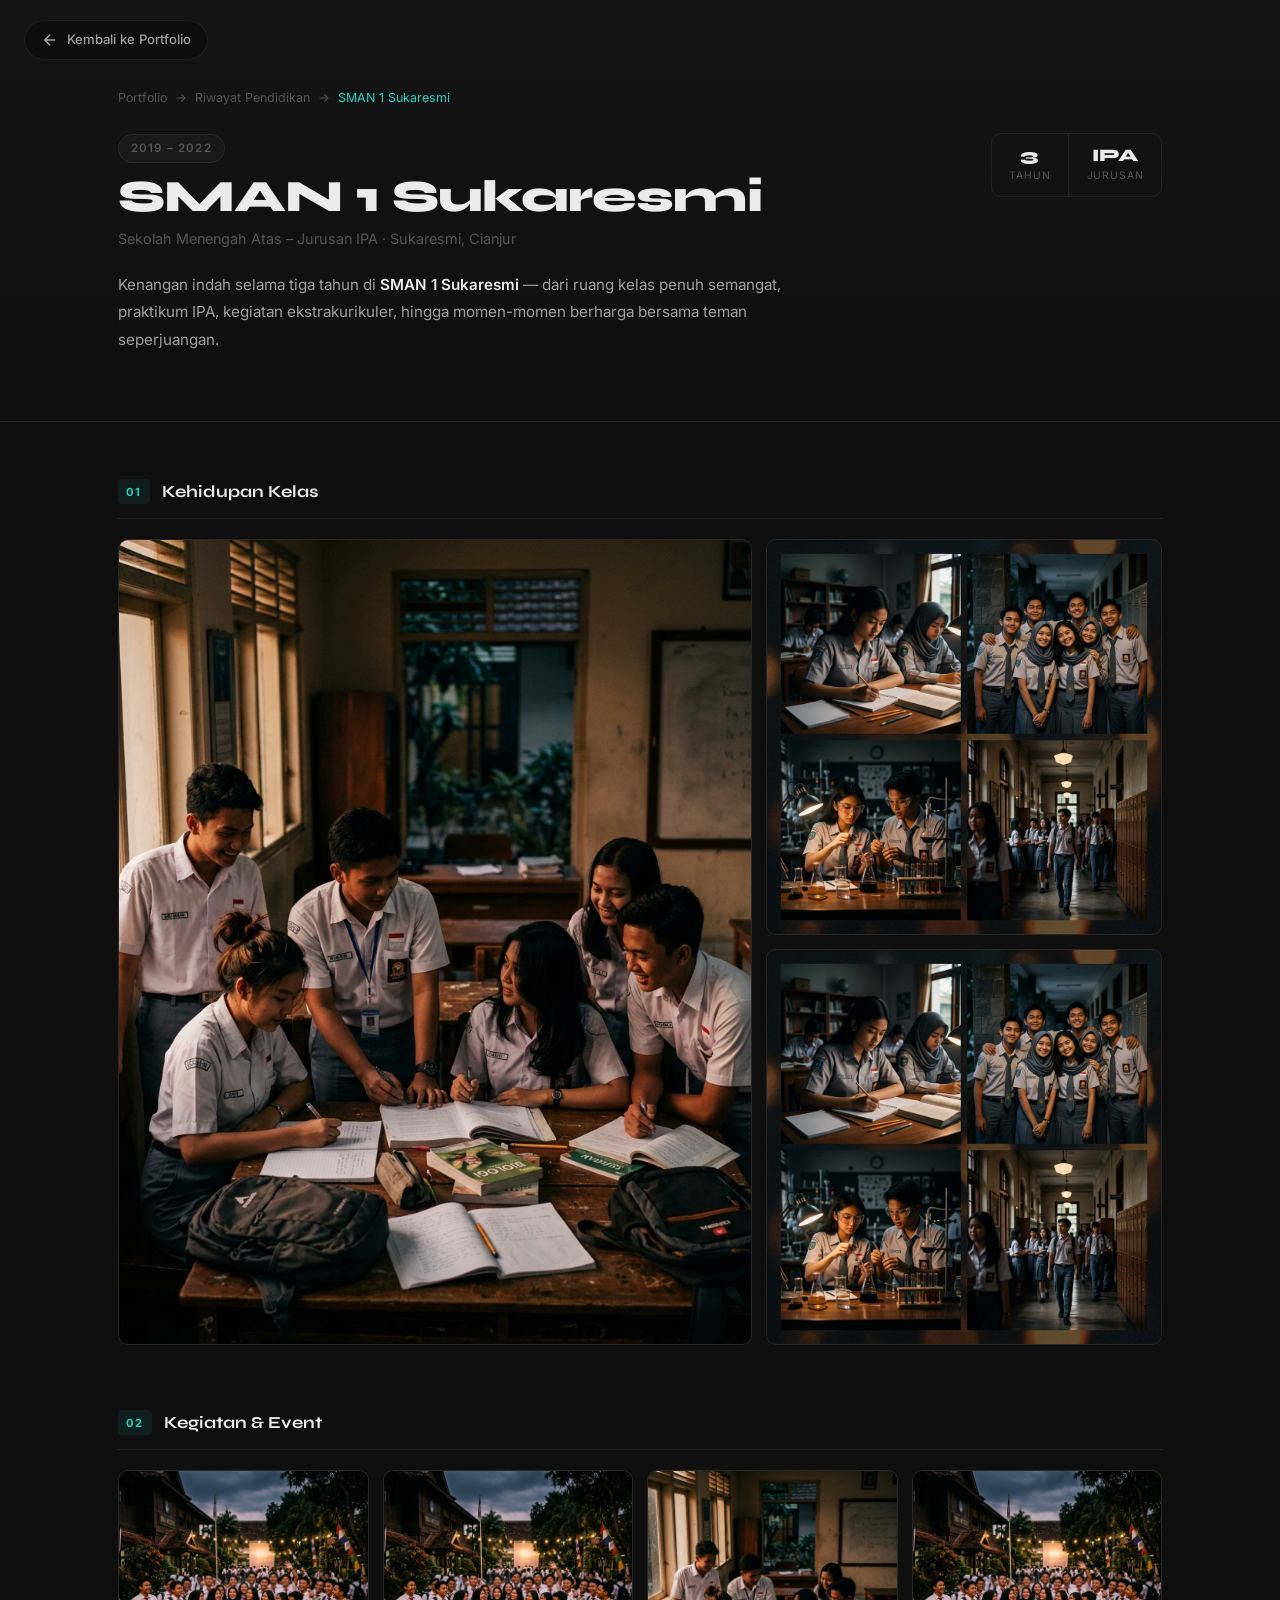
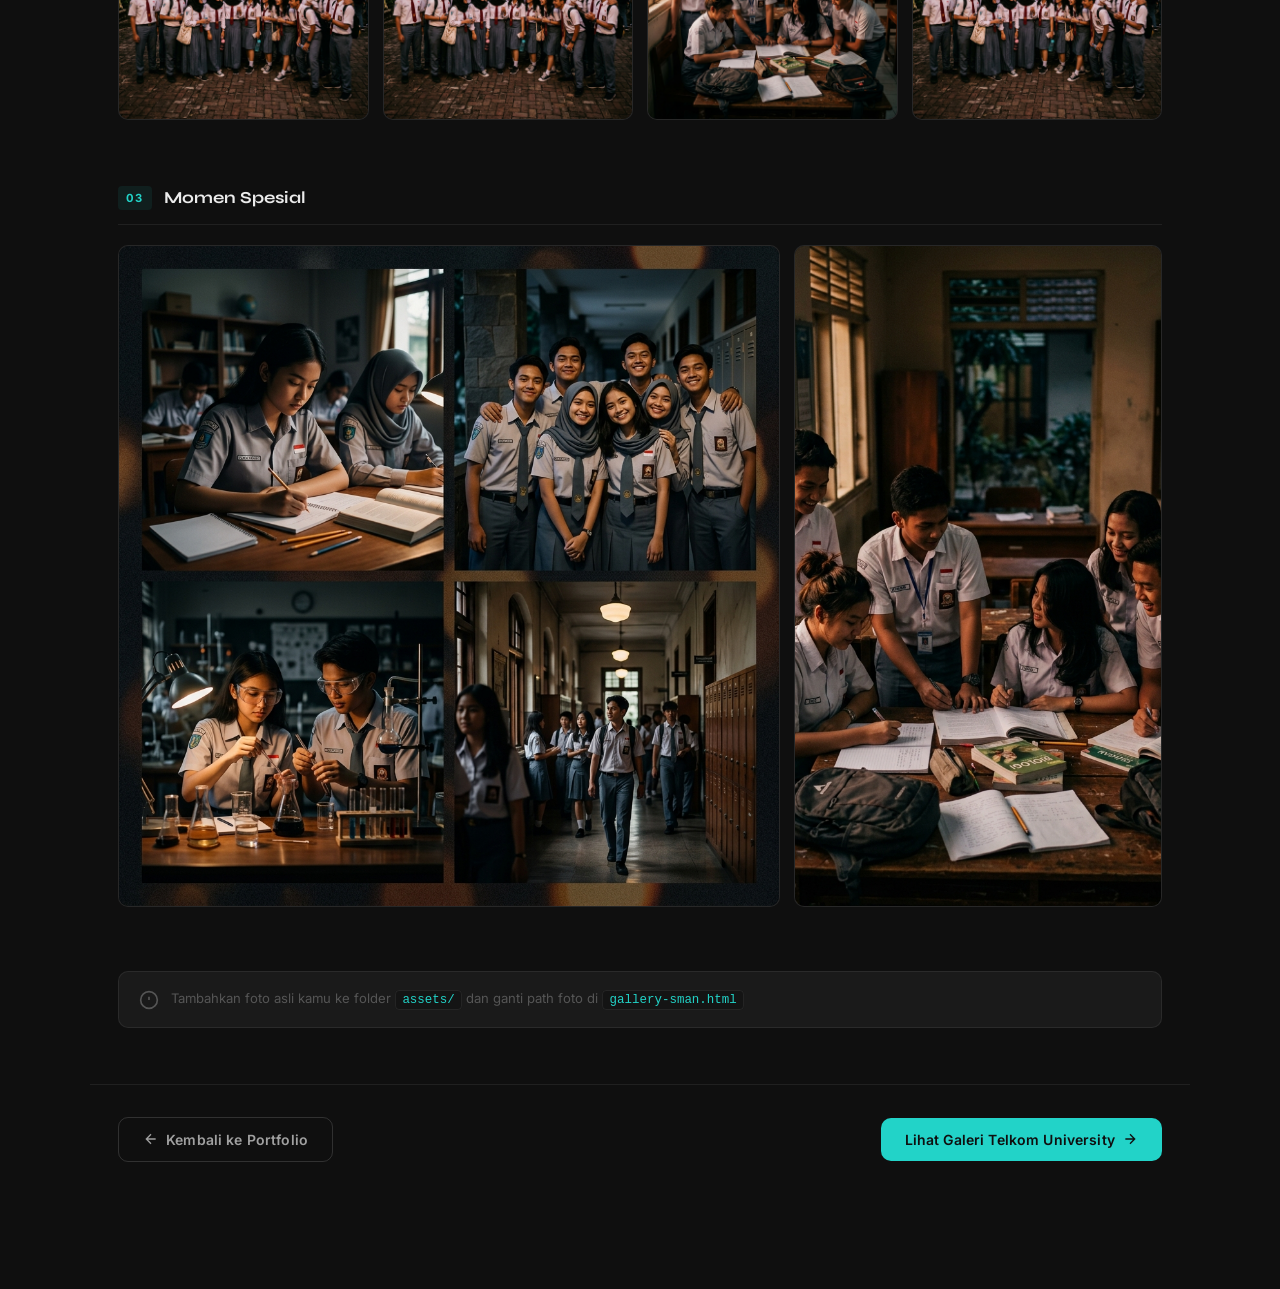
==== Portopolio/gallery-sman.html @ 3a84a794 "Add files via upload" ====
<!DOCTYPE html>
<html lang="id">
<head>
  <meta charset="UTF-8" />
  <meta name="viewport" content="width=device-width, initial-scale=1.0" />
  <title>Galeri SMA – SMAN 1 Sukaresmi | Razel Portfolio</title>
  <meta name="description" content="Kenangan masa SMA di SMAN 1 Sukaresmi – Muhammad Alfa Razel" />
  <link rel="preconnect" href="https://fonts.googleapis.com" />
  <link rel="preconnect" href="https://fonts.gstatic.com" crossorigin />
  <link href="https://fonts.googleapis.com/css2?family=Inter:wght@300;400;500;600;700&family=Syne:wght@700;800&display=swap" rel="stylesheet" />
  <link rel="stylesheet" href="style.css" />
  <link rel="stylesheet" href="gallery.css" />
</head>
<body class="gallery-page">

  <!-- Back Button -->
  <a href="index.html#about" class="gallery-back" id="gallery-back-btn">
    <svg width="18" height="18" viewBox="0 0 24 24" fill="none" stroke="currentColor" stroke-width="2">
      <path d="M19 12H5M12 5l-7 7 7 7"/>
    </svg>
    Kembali ke Portfolio
  </a>

  <!-- Page Header -->
  <header class="gallery-header">
    <div class="gallery-header-inner">
      <div class="gallery-breadcrumb">
        <a href="index.html">Portfolio</a>
        <span>→</span>
        <a href="index.html#about">Riwayat Pendidikan</a>
        <span>→</span>
        <span class="active">SMAN 1 Sukaresmi</span>
      </div>
      <div class="gallery-meta-row">
        <div>
          <span class="gallery-period-badge">2019 – 2022</span>
          <h1 class="gallery-title">SMAN 1 Sukaresmi</h1>
          <p class="gallery-subtitle">Sekolah Menengah Atas – Jurusan IPA · Sukaresmi, Cianjur</p>
        </div>
        <div class="gallery-stats-row">
          <div class="gallery-stat">
            <span class="gs-num">3</span>
            <span class="gs-label">Tahun</span>
          </div>
          <div class="gallery-stat">
            <span class="gs-num">IPA</span>
            <span class="gs-label">Jurusan</span>
          </div>
        </div>
      </div>
      <p class="gallery-desc">
        Kenangan indah selama tiga tahun di <strong>SMAN 1 Sukaresmi</strong> — dari ruang kelas penuh semangat, praktikum IPA, kegiatan ekstrakurikuler, hingga momen-momen berharga bersama teman seperjuangan.
      </p>
    </div>
  </header>

  <!-- Gallery Grid -->
  <main class="gallery-main">
    <div class="gallery-container">

      <!-- Section: Kehidupan Kelas -->
      <section class="gallery-section">
        <div class="gallery-section-label">
          <span class="section-num">01</span>
          <h2>Kehidupan Kelas</h2>
        </div>
        <div class="photo-grid grid-asymmetric">
          <div class="photo-item large" id="photo-sman-1">
            <img src="assets/sman_kelas.png" alt="Suasana belajar di kelas" loading="eager" />
            <div class="photo-caption">Suasana belajar di kelas IPA</div>
          </div>
          <div class="photo-item" id="photo-sman-2">
            <img src="assets/sman_photos.png" alt="Diskusi kelompok" loading="lazy" />
            <div class="photo-caption">Diskusi kelompok pelajaran</div>
          </div>
          <div class="photo-item" id="photo-sman-3">
            <img src="assets/sman_photos.png" alt="Belajar di perpustakaan" loading="lazy" />
            <div class="photo-caption">Belajar di perpustakaan sekolah</div>
          </div>
        </div>
      </section>

      <!-- Section: Kegiatan & Event -->
      <section class="gallery-section">
        <div class="gallery-section-label">
          <span class="section-num">02</span>
          <h2>Kegiatan & Event</h2>
        </div>
        <div class="photo-grid grid-equal">
          <div class="photo-item" id="photo-sman-4">
            <img src="assets/sman_event.png" alt="Event sekolah" loading="lazy" />
            <div class="photo-caption">Event & kegiatan sekolah</div>
          </div>
          <div class="photo-item" id="photo-sman-5">
            <img src="assets/sman_event.png" alt="Upacara bendera" loading="lazy" />
            <div class="photo-caption">Upacara bendera bersama</div>
          </div>
          <div class="photo-item" id="photo-sman-6">
            <img src="assets/sman_kelas.png" alt="Foto bersama teman" loading="lazy" />
            <div class="photo-caption">Foto bersama teman kelas</div>
          </div>
          <div class="photo-item" id="photo-sman-7">
            <img src="assets/sman_event.png" alt="Kegiatan ekstrakurikuler" loading="lazy" />
            <div class="photo-caption">Kegiatan ekstrakurikuler</div>
          </div>
        </div>
      </section>

      <!-- Section: Momen Spesial -->
      <section class="gallery-section">
        <div class="gallery-section-label">
          <span class="section-num">03</span>
          <h2>Momen Spesial</h2>
        </div>
        <div class="photo-grid grid-wide">
          <div class="photo-item wide" id="photo-sman-8">
            <img src="assets/sman_photos.png" alt="Foto wisuda SMA" loading="lazy" />
            <div class="photo-caption">Momen kelulusan & wisuda SMA</div>
          </div>
          <div class="photo-item" id="photo-sman-9">
            <img src="assets/sman_kelas.png" alt="Kenangan terakhir" loading="lazy" />
            <div class="photo-caption">Kenangan kelas terakhir</div>
          </div>
        </div>
      </section>

      <!-- Placeholder Note -->
      <div class="gallery-placeholder-note">
        <svg width="20" height="20" viewBox="0 0 24 24" fill="none" stroke="currentColor" stroke-width="2">
          <circle cx="12" cy="12" r="10"/><line x1="12" y1="8" x2="12" y2="12"/><line x1="12" y1="16" x2="12.01" y2="16"/>
        </svg>
        <p>Tambahkan foto asli kamu ke folder <code>assets/</code> dan ganti path foto di <code>gallery-sman.html</code></p>
      </div>

    </div>
  </main>

  <!-- Footer -->
  <footer class="gallery-footer">
    <a href="index.html#about" class="btn btn-outline" id="gallery-footer-back">
      <svg width="16" height="16" viewBox="0 0 24 24" fill="none" stroke="currentColor" stroke-width="2">
        <path d="M19 12H5M12 5l-7 7 7 7"/>
      </svg>
      Kembali ke Portfolio
    </a>
    <a href="gallery-telkom.html" class="btn btn-primary" id="gallery-next-link">
      Lihat Galeri Telkom University
      <svg width="16" height="16" viewBox="0 0 24 24" fill="none" stroke="currentColor" stroke-width="2">
        <path d="M5 12h14M12 5l7 7-7 7"/>
      </svg>
    </a>
  </footer>

  <!-- Lightbox -->
  <div class="lightbox" id="lightbox" aria-hidden="true">
    <button class="lightbox-close" id="lightbox-close" aria-label="Tutup foto">
      <svg width="20" height="20" viewBox="0 0 24 24" fill="none" stroke="currentColor" stroke-width="2">
        <line x1="18" y1="6" x2="6" y2="18"/><line x1="6" y1="6" x2="18" y2="18"/>
      </svg>
    </button>
    <button class="lightbox-prev" id="lightbox-prev" aria-label="Foto sebelumnya">
      <svg width="22" height="22" viewBox="0 0 24 24" fill="none" stroke="currentColor" stroke-width="2">
        <path d="M15 18l-6-6 6-6"/>
      </svg>
    </button>
    <div class="lightbox-img-wrap">
      <img src="" alt="" id="lightbox-img" />
      <p class="lightbox-caption" id="lightbox-caption"></p>
    </div>
    <button class="lightbox-next" id="lightbox-next" aria-label="Foto berikutnya">
      <svg width="22" height="22" viewBox="0 0 24 24" fill="none" stroke="currentColor" stroke-width="2">
        <path d="M9 18l6-6-6-6"/>
      </svg>
    </button>
    <div class="lightbox-counter" id="lightbox-counter">1 / 9</div>
  </div>

  <script src="gallery.js"></script>
</body>
</html>
---- Portopolio/style.css ----
/* ============================================
   RAZEL PORTFOLIO – style.css (Minimalist Edition)
   Clean · Breathable · Premium Dark
   ============================================ */

/* ── Google Fonts ── */
@import url('https://fonts.googleapis.com/css2?family=Inter:wght@300;400;500;600;700&family=Syne:wght@700;800&display=swap');

/* ====== CSS VARIABLES ====== */
:root {
  /* Backgrounds */
  --bg:       #0f0f0f;
  --bg-2:     #141414;
  --bg-3:     #1a1a1a;
  --bg-card:  #171717;

  /* Typography */
  --text:     #ebebeb;
  --text-2:   #a0a0a0;
  --text-3:   #555555;

  /* Accent — subtle cyan, not aggressive neon */
  --accent:       #22d3c8;
  --accent-soft:  rgba(34, 211, 200, 0.08);
  --accent-mid:   rgba(34, 211, 200, 0.18);
  --accent-glow:  0 0 20px rgba(34, 211, 200, 0.2);

  /* Borders */
  --border:       rgba(255, 255, 255, 0.07);
  --border-hover: rgba(255, 255, 255, 0.14);
  --border-accent: rgba(34, 211, 200, 0.22);

  /* Layout */
  --radius:    10px;
  --radius-lg: 16px;
  --radius-xl: 24px;
  --max-w:     1100px;

  /* Motion */
  --ease: cubic-bezier(0.4, 0, 0.2, 1);
  --t:    0.25s;

  /* Fonts */
  --font-display: 'Syne', sans-serif;
  --font-body:    'Inter', sans-serif;
}

/* ====== RESET ====== */
*, *::before, *::after { box-sizing: border-box; margin: 0; padding: 0; }
html { scroll-behavior: smooth; scroll-padding-top: 72px; }
body {
  font-family: var(--font-body);
  background: var(--bg);
  color: var(--text);
  line-height: 1.65;
  -webkit-font-smoothing: antialiased;
  overflow-x: hidden;
}
img { display: block; max-width: 100%; }
a { text-decoration: none; color: inherit; }
ul { list-style: none; }
button { cursor: pointer; border: none; background: none; font-family: inherit; color: inherit; }

/* ====== CONTAINER ====== */
.container {
  max-width: var(--max-w);
  margin: 0 auto;
  padding: 0 1.75rem;
}

/* ====== ACCENT TEXT ====== */
.neon-text { color: var(--accent); }

/* ====== UTILITY: Subtle divider line ====== */
.divider {
  width: 40px; height: 2px;
  background: var(--accent);
  border-radius: 2px;
  margin: 1rem 0 1.5rem;
}

/* ============================================
   BUTTONS
   ============================================ */
.btn {
  display: inline-flex; align-items: center; gap: 0.45rem;
  padding: 0.65rem 1.5rem;
  border-radius: var(--radius);
  font-size: 0.875rem; font-weight: 600;
  letter-spacing: 0.01em;
  transition: all var(--t) var(--ease);
  position: relative;
}
.btn-primary {
  background: var(--accent);
  color: #0f0f0f;
}
.btn-primary:hover {
  background: #1fc4b9;
  box-shadow: var(--accent-glow);
  transform: translateY(-1px);
}
.btn-outline {
  border: 1px solid var(--border-hover);
  color: var(--text-2);
  background: transparent;
}
.btn-outline:hover {
  border-color: var(--border-accent);
  color: var(--accent);
  background: var(--accent-soft);
}
.btn-full { width: 100%; justify-content: center; }

/* ============================================
   SECTION LAYOUT
   ============================================ */
.section { padding: 7rem 0; }

.section-header { margin-bottom: 3.5rem; }
.section-header.centered { text-align: center; }
.section-header.centered .divider { margin-left: auto; margin-right: auto; }

.section-tag {
  display: inline-block;
  font-size: 0.72rem; font-weight: 600;
  letter-spacing: 0.14em; text-transform: uppercase;
  color: var(--accent);
  margin-bottom: 0.85rem;
}
.section-title {
  font-family: var(--font-display);
  font-size: clamp(1.75rem, 3.5vw, 2.6rem);
  font-weight: 800; line-height: 1.15;
  color: var(--text);
}
.section-subtitle {
  margin-top: 0.85rem;
  font-size: 0.975rem; color: var(--text-2);
  max-width: 500px;
}
.section-header.centered .section-subtitle {
  margin-left: auto; margin-right: auto;
}

/* ============================================
   NAVBAR
   ============================================ */
.navbar {
  position: fixed; top: 0; left: 0; right: 0;
  z-index: 1000;
  padding: 0;
  transition: all var(--t) var(--ease);
}
.navbar.scrolled {
  background: rgba(15, 15, 15, 0.9);
  backdrop-filter: blur(16px) saturate(180%);
  border-bottom: 1px solid var(--border);
}

.nav-container {
  max-width: var(--max-w);
  margin: 0 auto; padding: 0 1.75rem;
  height: 64px;
  display: flex; align-items: center; justify-content: space-between;
}

.nav-logo {
  font-family: var(--font-display);
  font-size: 1.15rem; font-weight: 800;
  color: var(--text); letter-spacing: -0.01em;
}
.logo-bracket { color: var(--accent); }

.nav-links { display: flex; align-items: center; gap: 0.1rem; }

.nav-link {
  padding: 0.4rem 0.85rem;
  border-radius: 8px;
  font-size: 0.875rem; font-weight: 500;
  color: var(--text-2);
  transition: all var(--t) var(--ease);
}
.nav-link:hover { color: var(--text); background: rgba(255,255,255,0.05); }
.nav-link.active { color: var(--text); }

.nav-link-cta {
  margin-left: 0.5rem;
  border: 1px solid var(--border-hover);
  color: var(--text) !important;
  padding: 0.4rem 1rem;
}
.nav-link-cta:hover {
  border-color: var(--accent);
  background: var(--accent-soft);
  color: var(--accent) !important;
}

.hamburger { display: none; flex-direction: column; gap: 5px; padding: 6px; }
.hamburger span {
  display: block; width: 22px; height: 1.5px;
  background: var(--text-2); border-radius: 2px;
  transition: all var(--t) var(--ease);
}
.hamburger.open span:nth-child(1) { transform: translateY(6.5px) rotate(45deg); }
.hamburger.open span:nth-child(2) { opacity: 0; }
.hamburger.open span:nth-child(3) { transform: translateY(-6.5px) rotate(-45deg); }

/* ============================================
   HERO
   ============================================ */
.hero {
  min-height: 100vh;
  display: flex; align-items: center;
  padding: 7rem 1.75rem 5rem;
  position: relative; overflow: hidden;
  max-width: var(--max-w); margin: 0 auto;
  gap: 4rem;
}

/* Subtle grid bg */
.hero::before {
  content: '';
  position: fixed; inset: 0;
  background-image:
    linear-gradient(rgba(255,255,255,0.025) 1px, transparent 1px),
    linear-gradient(90deg, rgba(255,255,255,0.025) 1px, transparent 1px);
  background-size: 60px 60px;
  mask-image: radial-gradient(ellipse 80% 60% at 50% 40%, black 40%, transparent 100%);
  pointer-events: none; z-index: 0;
}

#particle-canvas { display: none; } /* hidden for minimalist style */

.hero-bg-overlay {
  position: fixed; inset: 0;
  background: radial-gradient(ellipse 60% 50% at 60% 40%, rgba(34, 211, 200, 0.04) 0%, transparent 70%);
  pointer-events: none; z-index: 0;
}

.hero-content {
  flex: 1; position: relative; z-index: 1;
  max-width: 580px;
}

.hero-badge {
  display: inline-flex; align-items: center; gap: 0.5rem;
  font-size: 0.775rem; font-weight: 500; letter-spacing: 0.03em;
  color: var(--text-2);
  border: 1px solid var(--border);
  background: var(--bg-3);
  padding: 0.3rem 0.85rem;
  border-radius: 50px;
  margin-bottom: 1.75rem;
  animation: fadeInDown 0.6s var(--ease) both;
}
.badge-dot {
  width: 6px; height: 6px; border-radius: 50%;
  background: var(--accent);
  animation: pulse 2.5s ease infinite;
}
@keyframes pulse {
  0%, 100% { opacity: 1; }
  50% { opacity: 0.4; }
}

.hero-title {
  font-family: var(--font-display);
  font-size: clamp(2.6rem, 6vw, 4.2rem);
  font-weight: 800; line-height: 1.08;
  letter-spacing: -0.02em;
  margin-bottom: 0.65rem;
  animation: fadeInUp 0.7s 0.1s var(--ease) both;
}
.hero-title .neon-text { letter-spacing: -0.01em; }

.hero-subtitle {
  font-size: 1rem; font-weight: 400;
  color: var(--text-2); letter-spacing: 0.01em;
  margin-bottom: 1.5rem;
  animation: fadeInUp 0.7s 0.2s var(--ease) both;
}

.hero-desc {
  font-size: 1rem; color: var(--text-2);
  line-height: 1.75; margin-bottom: 2.25rem;
  animation: fadeInUp 0.7s 0.3s var(--ease) both;
}

.hero-actions {
  display: flex; gap: 0.75rem; flex-wrap: wrap;
  margin-bottom: 3rem;
  animation: fadeInUp 0.7s 0.4s var(--ease) both;
}

.hero-stats {
  display: flex; align-items: center; gap: 0;
  border: 1px solid var(--border);
  border-radius: var(--radius);
  overflow: hidden; width: fit-content;
  animation: fadeInUp 0.7s 0.5s var(--ease) both;
}
.stat-item {
  padding: 0.9rem 1.4rem; text-align: center;
  border-right: 1px solid var(--border);
}
.stat-item:last-child { border-right: none; }
.stat-num {
  display: block;
  font-family: var(--font-display);
  font-size: 1.3rem; font-weight: 800;
  color: var(--text); line-height: 1.2;
}
.stat-label {
  font-size: 0.68rem; color: var(--text-3);
  text-transform: uppercase; letter-spacing: 0.08em;
  display: block; margin-top: 0.1rem;
}
.stat-divider { display: none; }

/* Hero Avatar */
.hero-avatar {
  position: relative; z-index: 1;
  display: flex; align-items: center; justify-content: center;
  flex-shrink: 0;
  animation: fadeIn 1s 0.4s var(--ease) both;
}

.avatar-img {
  width: 300px; height: 300px;
  object-fit: cover; border-radius: 20px;
  position: relative; z-index: 2;
  border: 1px solid var(--border-hover);
  filter: grayscale(15%);
  transition: filter var(--t) var(--ease);
}
.hero-avatar:hover .avatar-img { filter: grayscale(0%); }

.avatar-ring, .ring-2 {
  position: absolute;
  border-radius: 24px;
  border: 1px solid var(--border);
  animation: none;
}
.avatar-ring { width: 330px; height: 330px; }
.ring-2 {
  width: 360px; height: 360px;
  border-style: dashed;
  border-color: rgba(255,255,255,0.04);
}
.avatar-glow {
  position: absolute; z-index: 0;
  width: 260px; height: 260px; border-radius: 50%;
  background: radial-gradient(circle, rgba(34,211,200,0.06) 0%, transparent 70%);
}

/* Scroll indicator */
.scroll-indicator {
  position: absolute; bottom: 2.5rem; left: 50%;
  transform: translateX(-50%);
  display: flex; flex-direction: column; align-items: center; gap: 0.35rem;
  color: var(--text-3); font-size: 0.68rem;
  letter-spacing: 0.1em; text-transform: uppercase;
  animation: fadeIn 1s 1.2s var(--ease) both;
}
.scroll-arrow {
  width: 18px; height: 28px;
  border: 1px solid var(--text-3); border-radius: 9px;
  position: relative;
}
.scroll-arrow::after {
  content: '';
  position: absolute;
  width: 3px; height: 6px;
  background: var(--accent); border-radius: 2px;
  top: 5px; left: 50%; transform: translateX(-50%);
  animation: scrollBounce 2s ease-in-out infinite;
}
@keyframes scrollBounce {
  0%, 100% { transform: translateX(-50%) translateY(0); opacity: 1; }
  65% { transform: translateX(-50%) translateY(9px); opacity: 0; }
}

/* ============================================
   ABOUT
   ============================================ */
.about-section {
  background: var(--bg);
  border-top: 1px solid var(--border);
}

.about-grid {
  display: grid;
  grid-template-columns: 1.1fr 1fr;
  gap: 5rem; align-items: start;
}

.about-text p {
  color: var(--text-2);
  font-size: 0.975rem; margin-bottom: 1rem;
  line-height: 1.8;
}
.about-text strong { color: var(--text); font-weight: 600; }

.about-tags {
  display: flex; flex-wrap: wrap; gap: 0.4rem;
  margin-top: 1.5rem;
}
.tag {
  font-size: 0.78rem; font-weight: 500;
  padding: 0.3rem 0.8rem;
  border-radius: var(--radius);
  border: 1px solid var(--border);
  color: var(--text-2);
  background: var(--bg-3);
  transition: all var(--t) var(--ease);
  letter-spacing: 0.01em;
}
.tag:hover { border-color: var(--border-accent); color: var(--accent); background: var(--accent-soft); }

/* Timeline */
.timeline-label {
  font-size: 0.72rem; text-transform: uppercase;
  letter-spacing: 0.12em; color: var(--text-3);
  margin-bottom: 1.75rem;
}
.timeline-item {
  display: flex; gap: 1rem; align-items: flex-start;
  padding: 1.25rem;
  border: 1px solid var(--border);
  border-radius: var(--radius);
  background: var(--bg-card);
  transition: border-color var(--t) var(--ease);
}
.timeline-item:hover { border-color: var(--border-hover); }
.timeline-item.active { border-color: var(--border-accent); }
.timeline-connector {
  width: 1px; height: 12px;
  background: var(--border); margin: 0 0 0 calc(1rem + 6px);
}

.timeline-dot {
  width: 12px; height: 12px; border-radius: 50%;
  border: 1.5px solid var(--text-3);
  flex-shrink: 0; margin-top: 0.25rem;
  background: var(--bg-card);
}
.active-dot { border-color: var(--accent); background: var(--accent); }

.timeline-year {
  font-size: 0.75rem; font-weight: 600;
  color: var(--accent); letter-spacing: 0.04em;
  display: block; margin-bottom: 0.3rem;
}
.timeline-content h4 {
  font-family: var(--font-display);
  font-size: 0.95rem; font-weight: 700; margin-bottom: 0.2rem;
}
.timeline-content p { font-size: 0.85rem; color: var(--text-2); }
.timeline-badge {
  display: inline-block; margin-top: 0.4rem;
  font-size: 0.68rem; font-weight: 600;
  color: var(--accent); background: var(--accent-soft);
  border: 1px solid var(--border-accent);
  padding: 0.15rem 0.55rem; border-radius: 50px;
  letter-spacing: 0.04em;
}

/* ── Timeline Hint ── */
.timeline-hint {
  font-size: 0.68rem; color: var(--text-3);
  font-weight: 400; letter-spacing: 0.06em;
}

/* ── Clickable Timeline Item ── */
.timeline-clickable {
  width: 100%; text-align: left;
  cursor: pointer;
  background: var(--bg-card);
  border: 1px solid var(--border);
  border-radius: var(--radius);
  position: relative; overflow: hidden;
  transition: border-color var(--t) var(--ease), background var(--t) var(--ease);
  display: flex; align-items: center;
  padding: 1.25rem; /* match timeline-item padding */
  color: inherit;   /* fix anchor color */
  text-decoration: none;
}
.timeline-clickable:hover {
  border-color: var(--border-hover);
  background: var(--bg-3);
}
.timeline-clickable.active {
  border-color: var(--border-accent);
}
.timeline-clickable:hover .timeline-photo-peek { opacity: 1; transform: translateY(0); }
.timeline-clickable:hover .peek-overlay { opacity: 1; }

/* Photo peek thumbnail (bottom right of card) */
.timeline-photo-peek {
  flex-shrink: 0;
  width: 80px; height: 60px;
  border-radius: 6px; overflow: hidden;
  position: relative; margin: auto 1rem auto 0;
  opacity: 0.6;
  transform: translateY(2px);
  transition: opacity var(--t) var(--ease), transform var(--t) var(--ease);
}
.timeline-photo-peek img {
  width: 100%; height: 100%; object-fit: cover;
}
.peek-overlay {
  position: absolute; inset: 0;
  background: rgba(0,0,0,0.55);
  display: flex; align-items: center; justify-content: center;
  gap: 0.3rem;
  font-size: 0.62rem; font-weight: 600; color: var(--text);
  opacity: 0;
  transition: opacity var(--t) var(--ease);
  letter-spacing: 0.04em;
  flex-direction: column;
}

/* ============================================
   EDUCATION PHOTO MODAL
   ============================================ */
.edu-modal-backdrop {
  position: fixed; inset: 0; z-index: 2000;
  background: rgba(0, 0, 0, 0.75);
  backdrop-filter: blur(8px) saturate(120%);
  display: flex; align-items: center; justify-content: center;
  padding: 1.5rem;
  opacity: 0; pointer-events: none;
  transition: opacity 0.3s var(--ease);
}
.edu-modal-backdrop.open {
  opacity: 1; pointer-events: all;
}

.edu-modal {
  background: var(--bg-2);
  border: 1px solid var(--border-hover);
  border-radius: var(--radius-xl);
  width: 100%; max-width: 760px;
  max-height: 88vh; overflow-y: auto;
  padding: 1.75rem;
  transform: translateY(20px) scale(0.97);
  transition: transform 0.35s var(--ease);
  box-shadow: 0 32px 80px rgba(0,0,0,0.6);
}
.edu-modal-backdrop.open .edu-modal {
  transform: translateY(0) scale(1);
}

/* Scroll style */
.edu-modal::-webkit-scrollbar { width: 4px; }
.edu-modal::-webkit-scrollbar-track { background: transparent; }
.edu-modal::-webkit-scrollbar-thumb { background: var(--border-hover); border-radius: 2px; }

.edu-modal-header {
  display: flex; align-items: flex-start; justify-content: space-between;
  margin-bottom: 1.5rem;
}
.edu-modal-period {
  font-size: 0.75rem; font-weight: 600;
  color: var(--accent); letter-spacing: 0.06em;
  text-transform: uppercase; margin-bottom: 0.2rem;
}
.edu-modal-title {
  font-family: var(--font-display);
  font-size: 1.3rem; font-weight: 800; line-height: 1.2;
  color: var(--text);
}

.edu-modal-close {
  width: 36px; height: 36px;
  border-radius: 50%;
  border: 1px solid var(--border);
  color: var(--text-3);
  display: flex; align-items: center; justify-content: center;
  flex-shrink: 0;
  transition: all var(--t) var(--ease);
  background: transparent;
}
.edu-modal-close:hover { border-color: var(--border-hover); color: var(--text); background: var(--bg-3); }

/* Gallery grid inside modal */
.edu-modal-gallery {
  display: grid;
  grid-template-columns: repeat(2, 1fr);
  gap: 0.75rem;
  margin-bottom: 1.25rem;
}

.gallery-photo-item {
  border-radius: var(--radius);
  overflow: hidden;
  aspect-ratio: 4/3;
  cursor: pointer;
  position: relative;
  border: 1px solid var(--border);
  transition: border-color var(--t) var(--ease), transform var(--t) var(--ease);
}
.gallery-photo-item:hover {
  border-color: var(--border-hover);
  transform: scale(1.01);
}
.gallery-photo-item img {
  width: 100%; height: 100%; object-fit: cover;
  display: block;
  transition: transform 0.4s var(--ease);
}
.gallery-photo-item:hover img { transform: scale(1.04); }

/* Full-width featured image */
.gallery-photo-item.featured {
  grid-column: span 2;
  aspect-ratio: 16/7;
}

/* Caption below gallery */
.edu-modal-caption {
  border-top: 1px solid var(--border);
  padding-top: 1rem;
}
#edu-caption-text {
  font-size: 0.85rem; color: var(--text-2); margin-bottom: 0.4rem;
}
.edu-caption-hint {
  font-size: 0.75rem; color: var(--text-3);
}
.edu-caption-hint code {
  font-size: 0.72rem;
  background: var(--bg-3); border: 1px solid var(--border);
  padding: 0.1rem 0.4rem; border-radius: 4px;
  color: var(--accent);
}

/* Lightbox (full screen single photo) */
.edu-lightbox {
  position: fixed; inset: 0; z-index: 3000;
  background: rgba(0,0,0,0.92);
  display: flex; align-items: center; justify-content: center;
  padding: 2rem;
  opacity: 0; pointer-events: none;
  transition: opacity 0.25s var(--ease);
}
.edu-lightbox.open { opacity: 1; pointer-events: all; }
.edu-lightbox img {
  max-width: 100%; max-height: 88vh;
  object-fit: contain;
  border-radius: var(--radius);
  box-shadow: 0 24px 80px rgba(0,0,0,0.8);
}
.edu-lightbox-close {
  position: fixed; top: 1.5rem; right: 1.5rem;
  width: 40px; height: 40px; border-radius: 50%;
  background: rgba(255,255,255,0.1); border: 1px solid rgba(255,255,255,0.15);
  color: #fff;
  display: flex; align-items: center; justify-content: center;
  font-size: 1.1rem; cursor: pointer;
  transition: background var(--t) var(--ease);
}
.edu-lightbox-close:hover { background: rgba(255,255,255,0.2); }

/* ============================================
   SKILLS
   ============================================ */
.skills-section {
  background: var(--bg-2);
  border-top: 1px solid var(--border);
}

.skills-grid {
  display: grid;
  grid-template-columns: repeat(auto-fill, minmax(220px, 1fr));
  gap: 1px;
  border: 1px solid var(--border);
  border-radius: var(--radius-lg);
  overflow: hidden;
  background: var(--border);
}

.skill-card {
  background: var(--bg-card);
  padding: 1.75rem;
  transition: background var(--t) var(--ease);
  position: relative;
}
.skill-card:hover { background: var(--bg-3); }

/* No top-line effect, just clean on hover */
.skill-icon {
  width: 38px; height: 38px;
  color: var(--text-3);
  margin-bottom: 1rem;
  transition: color var(--t) var(--ease);
}
.skill-card:hover .skill-icon { color: var(--accent); }

.skill-card h3 {
  font-size: 0.9rem; font-weight: 600;
  margin-bottom: 0.4rem; color: var(--text);
}
.skill-card p {
  font-size: 0.8rem; color: var(--text-3);
  line-height: 1.6; margin-bottom: 1.25rem;
}

.skill-bar {
  height: 2px; background: var(--border); border-radius: 2px; overflow: hidden;
}
.skill-fill {
  height: 100%; width: 0;
  background: var(--accent);
  border-radius: 2px;
  transition: width 1s cubic-bezier(0.4, 0, 0.2, 1) 0.2s;
  opacity: 0.7;
}
.skill-fill.animated { width: var(--w); }

/* ============================================
   PROJECTS
   ============================================ */
.projects-section {
  background: var(--bg);
  border-top: 1px solid var(--border);
}

.project-filters {
  display: flex; gap: 0.4rem; flex-wrap: wrap;
  margin-bottom: 2.5rem;
}

.filter-btn {
  padding: 0.4rem 1rem;
  border-radius: var(--radius);
  font-size: 0.825rem; font-weight: 500;
  color: var(--text-3); border: 1px solid transparent;
  background: transparent;
  transition: all var(--t) var(--ease);
  font-family: var(--font-body);
}
.filter-btn:hover { color: var(--text-2); border-color: var(--border); }
.filter-btn.active {
  color: var(--text);
  border-color: var(--border-hover);
  background: var(--bg-3);
}

.projects-grid {
  display: grid;
  grid-template-columns: repeat(auto-fill, minmax(300px, 1fr));
  gap: 1.25rem;
}

.project-card {
  background: var(--bg-card);
  border: 1px solid var(--border);
  border-radius: var(--radius-lg);
  overflow: hidden;
  transition: border-color var(--t) var(--ease), transform var(--t) var(--ease), box-shadow var(--t) var(--ease);
}
.project-card:hover {
  border-color: var(--border-hover);
  transform: translateY(-3px);
  box-shadow: 0 12px 40px rgba(0,0,0,0.4);
}
.project-card.featured { border-color: rgba(34,211,200,0.15); }
.project-card.hidden { display: none; }

/* Project visual */
.project-visual { height: 160px; position: relative; overflow: hidden; }
.project-visual-1 { background: #0d1612; }
.project-visual-2 { background: #0d1018; }
.project-visual-3 { background: #131008; }
.project-visual-4 { background: #120d18; }

.project-mock { width: 78%; margin: 0 auto; padding-top: 1.5rem; }
.mock-screen {
  background: rgba(255,255,255,0.03);
  border: 1px solid rgba(255,255,255,0.06);
  border-radius: 6px; overflow: hidden; padding: 0.5rem;
}
.mock-bar { height: 5px; background: rgba(255,255,255,0.06); border-radius: 3px; margin-bottom: 0.4rem; }
.mock-content { display: flex; flex-direction: column; gap: 0.35rem; }
.mock-elem { height: 5px; background: rgba(255,255,255,0.06); border-radius: 2px; }
.mock-elem.accent { background: rgba(34, 211, 200, 0.2); height: 10px; }
.mock-elem.soft { background: rgba(150, 80, 220, 0.2); }
.mock-elem.w-60 { width: 60%; }
.mock-elem.w-70 { width: 70%; }
.mock-elem.w-80 { width: 80%; }
.mock-elem.w-full { width: 100%; }
.mock-elem.h-3 { height: 5px; }
.mock-elem.h-4 { height: 8px; }
.mock-elem.h-6 { height: 12px; }
.mock-elem.h-8 { height: 16px; }
.mock-elem.mt-2 { margin-top: 3px; }
.mock-row { display: flex; gap: 0.3rem; }
.mock-card-sm { height: 36px; flex: 1; background: rgba(255,255,255,0.04); border-radius: 3px; }
.mock-card-sm.soft { background: rgba(150,80,220,0.1); }
.mock-feed { display: flex; flex-direction: column; gap: 0.35rem; margin-top: 3px; }
.mock-post { height: 18px; background: rgba(34,211,200,0.08); border-radius: 3px; }
.mock-post.dim { background: rgba(255,255,255,0.04); }
.mock-balance { height: 24px; background: rgba(255,165,0,0.12); border-radius: 3px; margin-bottom: 3px; }
.mock-tx { height: 14px; flex: 1; background: rgba(255,255,255,0.05); border-radius: 3px; }
.mock-chart { height: 28px; background: rgba(255,165,0,0.07); border-radius: 3px; border-bottom: 1.5px solid rgba(255,165,0,0.3); margin-top: 3px; }

.project-info { padding: 1.25rem; }

.project-tags-row { display: flex; gap: 0.35rem; flex-wrap: wrap; margin-bottom: 0.65rem; }

.proj-tag {
  font-size: 0.67rem; font-weight: 600;
  padding: 0.18rem 0.55rem;
  border-radius: 50px;
  letter-spacing: 0.04em; text-transform: uppercase;
}
.tag-uiux    { background: var(--accent-soft); color: var(--accent); }
.tag-frontend { background: rgba(57,255,20,0.06); color: #4ade80; }
.tag-collab  { background: rgba(168,85,247,0.08); color: #c084fc; }
.tag-featured { background: rgba(251,191,36,0.08); color: #fbbf24; }

.project-title {
  font-family: var(--font-display);
  font-size: 1.1rem; font-weight: 700;
  margin-bottom: 0.45rem; color: var(--text);
  letter-spacing: -0.01em;
}
.project-desc {
  font-size: 0.83rem; color: var(--text-2);
  line-height: 1.65; margin-bottom: 1rem;
}

.project-meta {
  display: flex; flex-direction: column; gap: 0.25rem;
  padding-top: 0.75rem; border-top: 1px solid var(--border);
  margin-bottom: 0.75rem;
}
.meta-item {
  display: flex; align-items: center; gap: 0.4rem;
  font-size: 0.75rem; color: var(--text-3);
}

/* ── Project Action Links ── */
.project-links {
  display: flex; gap: 0.5rem; flex-wrap: wrap;
}

.proj-link {
  display: inline-flex; align-items: center; gap: 0.4rem;
  font-size: 0.75rem; font-weight: 600;
  padding: 0.38rem 0.85rem;
  border-radius: var(--radius);
  border: 1px solid var(--border);
  transition: all var(--t) var(--ease);
  letter-spacing: 0.02em;
  text-decoration: none;
}
.proj-link:hover { transform: translateY(-1px); }

/* Figma – purple accent */
.proj-link-figma {
  color: #a78bfa;
  background: rgba(167, 139, 250, 0.06);
  border-color: rgba(167, 139, 250, 0.18);
}
.proj-link-figma:hover {
  background: rgba(167, 139, 250, 0.12);
  border-color: rgba(167, 139, 250, 0.35);
  box-shadow: 0 4px 14px rgba(167, 139, 250, 0.12);
}

/* GitHub – white/grey */
.proj-link-github {
  color: var(--text-2);
  background: var(--bg-3);
  border-color: var(--border-hover);
}
.proj-link-github:hover {
  color: var(--text);
  background: rgba(255,255,255,0.08);
  border-color: rgba(255,255,255,0.2);
  box-shadow: 0 4px 14px rgba(0,0,0,0.2);
}


/* ============================================
   CREATIVE
   ============================================ */
.creative-section {
  background: var(--bg-2);
  border-top: 1px solid var(--border);
}

.creative-tabs { display: flex; gap: 0.4rem; margin-bottom: 2.5rem; }

.tab-btn {
  display: inline-flex; align-items: center; gap: 0.4rem;
  padding: 0.5rem 1.1rem; border-radius: var(--radius);
  font-size: 0.85rem; font-weight: 500;
  color: var(--text-3); border: 1px solid var(--border);
  background: transparent; transition: all var(--t) var(--ease);
  font-family: var(--font-body);
}
.tab-btn:hover { color: var(--text-2); border-color: var(--border-hover); }
.tab-btn.active {
  color: var(--text); border-color: var(--border-hover);
  background: var(--bg-3);
}

.tab-content { display: none; }
.tab-content.active { display: block; animation: fadeIn 0.35s var(--ease); }

.creative-grid { display: grid; grid-template-columns: repeat(auto-fill, minmax(260px, 1fr)); gap: 1.25rem; }
.graphic-grid { grid-template-columns: repeat(auto-fill, minmax(220px, 1fr)); }

.creative-card {
  background: var(--bg-card);
  border: 1px solid var(--border); border-radius: var(--radius-lg); overflow: hidden;
  transition: border-color var(--t) var(--ease), transform var(--t) var(--ease);
}
.creative-card:hover { border-color: var(--border-hover); transform: translateY(-2px); }

.video-thumb { height: 165px; position: relative; cursor: pointer; overflow: hidden; }
.video-placeholder {
  width: 100%; height: 100%;
  background: var(--bg-3);
  display: flex; flex-direction: column; align-items: center; justify-content: center;
  gap: 0.65rem; color: var(--text-3); font-size: 0.8rem; text-align: center; padding: 1rem;
}
.video-placeholder.alt { background: #161218; }
.video-placeholder svg { color: var(--text-3); opacity: 0.6; }

.video-overlay {
  position: absolute; inset: 0;
  background: rgba(34,211,200,0.06);
  display: flex; align-items: center; justify-content: center;
  opacity: 0; transition: opacity var(--t) var(--ease); backdrop-filter: blur(2px);
}
.video-thumb:hover .video-overlay { opacity: 1; }
.play-btn-icon {
  background: var(--text); color: var(--bg);
  font-weight: 600; font-size: 0.82rem;
  padding: 0.45rem 1.1rem; border-radius: var(--radius);
}

.graphic-card {
  background: var(--bg-card); border: 1px solid var(--border);
  border-radius: var(--radius-lg); overflow: hidden;
  transition: border-color var(--t) var(--ease), transform var(--t) var(--ease);
}
.graphic-card:hover { border-color: var(--border-hover); transform: translateY(-2px); }

.graphic-thumb { height: 150px; position: relative; overflow: hidden; }
.hmit-thumb      { background: linear-gradient(135deg, #0b1828 0%, #132040 100%); }
.cianjuran-thumb { background: linear-gradient(135deg, #0d1a10 0%, #142518 100%); }
.binadesa-thumb  { background: linear-gradient(135deg, #1a1208 0%, #261808 100%); }

.graphic-label-overlay {
  position: absolute; bottom: 0; left: 0; right: 0;
  padding: 0.5rem 0.75rem;
  background: linear-gradient(0deg, rgba(0,0,0,0.6) 0%, transparent 100%);
  font-size: 0.75rem; font-weight: 500; color: rgba(255,255,255,0.6);
}

.creative-card-info { padding: 0.9rem 1.1rem; }
.creative-card-info h4 { font-size: 0.88rem; font-weight: 600; margin-bottom: 0.15rem; }
.creative-card-info p { font-size: 0.77rem; color: var(--text-3); }

/* ============================================
   LEADERSHIP
   ============================================ */
.leadership-section {
  background: var(--bg);
  border-top: 1px solid var(--border);
}

.leadership-slider { position: relative; overflow: hidden; }

.slider-track {
  display: flex; gap: 1.25rem;
  transition: transform 0.45s var(--ease);
}

.leader-card {
  background: var(--bg-card); border: 1px solid var(--border);
  border-radius: var(--radius-lg); padding: 1.75rem;
  min-width: calc(33.333% - 0.85rem);
  flex-shrink: 0;
  transition: border-color var(--t) var(--ease);
}
.leader-card:hover { border-color: var(--border-hover); }

.leader-card-header {
  display: flex; justify-content: space-between; align-items: flex-start;
  margin-bottom: 1.1rem;
}

.leader-icon {
  width: 44px; height: 44px; border-radius: var(--radius);
  display: flex; align-items: center; justify-content: center;
}
.hmit-icon      { background: var(--accent-soft); color: var(--accent); }
.cianjuran-icon { background: rgba(57,255,20,0.07); color: #4ade80; }
.pramuka-icon   { background: rgba(245, 158, 11, 0.08); color: #f59e0b; }
.pelita-icon    { background: rgba(139, 92, 246, 0.08); color: #a78bfa; }
.cci-icon       { background: rgba(244, 63, 94, 0.08); color: #fb7185; }
.multimedia-icon { background: rgba(239, 68, 68, 0.08); color: #f87171; }
.fun-icon       { background: rgba(251, 191, 36, 0.07); color: #fbbf24; }

.leader-year {
  font-size: 0.72rem; font-weight: 600;
  color: var(--text-3); background: var(--bg-3);
  border: 1px solid var(--border);
  padding: 0.18rem 0.65rem; border-radius: 50px;
  letter-spacing: 0.04em;
}

.leader-card h4 {
  font-family: var(--font-display);
  font-size: 1rem; font-weight: 700; margin-bottom: 0.2rem;
}
.leader-org { font-size: 0.8rem; color: var(--accent); margin-bottom: 0.6rem; font-weight: 500; }
.leader-desc { font-size: 0.83rem; color: var(--text-2); line-height: 1.65; margin-bottom: 1rem; }

.leader-tags { display: flex; flex-wrap: wrap; gap: 0.35rem; }
.leader-tags span {
  font-size: 0.7rem; font-weight: 500;
  padding: 0.18rem 0.55rem; border-radius: 50px;
  background: var(--bg-3); border: 1px solid var(--border);
  color: var(--text-3);
}

.slider-controls {
  display: flex; align-items: center; justify-content: center; gap: 1rem;
  margin-top: 2rem;
}
.slider-btn {
  width: 36px; height: 36px; border-radius: 50%;
  border: 1px solid var(--border); color: var(--text-3);
  display: flex; align-items: center; justify-content: center;
  font-size: 1rem; transition: all var(--t) var(--ease); background: transparent;
}
.slider-btn:hover { border-color: var(--border-hover); color: var(--text); }

.slider-dots { display: flex; gap: 0.45rem; align-items: center; }
.dot {
  width: 6px; height: 6px; border-radius: 50%;
  background: var(--text-3); cursor: pointer;
  transition: all var(--t) var(--ease);
}
.dot.active { background: var(--text-2); width: 20px; border-radius: 3px; }

/* ============================================
   CONTACT
   ============================================ */
.contact-section {
  background: var(--bg-2);
  border-top: 1px solid var(--border);
}

.contact-grid {
  display: grid; grid-template-columns: 1fr 1.3fr;
  gap: 3rem; align-items: start;
}

.contact-links { display: flex; flex-direction: column; gap: 0.75rem; }

.contact-link-card {
  display: flex; align-items: center; gap: 1rem;
  background: var(--bg-card); border: 1px solid var(--border);
  border-radius: var(--radius); padding: 1rem 1.1rem;
  transition: all var(--t) var(--ease); cursor: pointer;
}
.contact-link-card:hover { border-color: var(--border-hover); background: var(--bg-3); }

.contact-link-icon {
  width: 42px; height: 42px; border-radius: var(--radius);
  display: flex; align-items: center; justify-content: center; flex-shrink: 0;
}
.whatsapp-icon { background: rgba(37,211,102,0.08); color: #4ade80; }
.email-icon    { background: var(--accent-soft); color: var(--accent); }
.linkedin-icon { background: rgba(59,130,246,0.08); color: #60a5fa; }

.contact-link-card > div:nth-child(2) { flex: 1; }
.contact-link-label {
  display: block; font-size: 0.7rem; color: var(--text-3);
  text-transform: uppercase; letter-spacing: 0.08em; margin-bottom: 0.1rem;
}
.contact-link-val { display: block; font-size: 0.875rem; font-weight: 500; color: var(--text); }
.contact-arrow { color: var(--text-3); flex-shrink: 0; transition: all var(--t) var(--ease); }
.contact-link-card:hover .contact-arrow { color: var(--text-2); transform: translateX(2px); }

/* Form */
.contact-form {
  background: var(--bg-card); border: 1px solid var(--border);
  border-radius: var(--radius-lg); padding: 1.75rem;
}
.form-group { margin-bottom: 1.1rem; }
.form-group label {
  display: block; font-size: 0.78rem; font-weight: 500;
  color: var(--text-3); margin-bottom: 0.4rem; letter-spacing: 0.01em;
}
.form-group input,
.form-group textarea {
  width: 100%; background: var(--bg-2); border: 1px solid var(--border);
  border-radius: var(--radius); padding: 0.7rem 0.9rem;
  color: var(--text); font-family: var(--font-body); font-size: 0.875rem;
  transition: all var(--t) var(--ease); outline: none; resize: none;
}
.form-group input:focus,
.form-group textarea:focus {
  border-color: var(--border-accent);
  background: var(--bg-3);
  box-shadow: 0 0 0 3px rgba(34,211,200,0.06);
}
.form-group input::placeholder,
.form-group textarea::placeholder { color: var(--text-3); }

/* ============================================
   FOOTER
   ============================================ */
.footer {
  background: var(--bg);
  border-top: 1px solid var(--border);
  padding: 1.75rem 0;
}
.footer-inner {
  display: flex; align-items: center; justify-content: space-between;
  flex-wrap: wrap; gap: 1rem;
}
.footer-brand { font-family: var(--font-display); font-size: 1rem; font-weight: 800; }
.footer-copy { font-size: 0.8rem; color: var(--text-3); }
.footer-links { display: flex; gap: 1.5rem; font-size: 0.82rem; color: var(--text-3); }
.footer-links a:hover { color: var(--text-2); }

/* ============================================
   BACK TO TOP
   ============================================ */
.back-to-top {
  position: fixed; bottom: 2rem; right: 2rem;
  width: 40px; height: 40px; border-radius: 50%;
  background: var(--bg-3); border: 1px solid var(--border-hover);
  color: var(--text-2);
  display: flex; align-items: center; justify-content: center;
  opacity: 0; transform: translateY(12px);
  transition: all var(--t) var(--ease);
  z-index: 999; pointer-events: none;
}
.back-to-top.visible { opacity: 1; transform: translateY(0); pointer-events: auto; }
.back-to-top:hover { background: var(--bg-card); border-color: var(--accent); color: var(--accent); }

/* ============================================
   ANIMATIONS
   ============================================ */
@keyframes fadeIn { from { opacity: 0; } to { opacity: 1; } }
@keyframes fadeInUp { from { opacity: 0; transform: translateY(20px); } to { opacity: 1; transform: translateY(0); } }
@keyframes fadeInDown { from { opacity: 0; transform: translateY(-10px); } to { opacity: 1; transform: translateY(0); } }

.reveal { opacity: 0; transform: translateY(24px); transition: opacity 0.6s var(--ease), transform 0.6s var(--ease); }
.reveal.visible { opacity: 1; transform: translateY(0); }

/* ============================================
   RESPONSIVE
   ============================================ */
@media (max-width: 900px) {
  .hero {
    flex-direction: column-reverse;
    text-align: center; padding: 8rem 1.5rem 4rem;
    gap: 2.5rem;
  }
  .hero-content { max-width: 100%; }
  .hero-actions { justify-content: center; }
  .hero-stats { width: 100%; justify-content: center; border-radius: var(--radius); }
  .hero-avatar { justify-content: center; }
  .avatar-img { width: 220px; height: 220px; }
  .avatar-ring { width: 248px; height: 248px; }
  .ring-2 { width: 272px; height: 272px; }
  .about-grid { grid-template-columns: 1fr; gap: 2.5rem; }
  .contact-grid { grid-template-columns: 1fr; }
  .leader-card { min-width: 82%; }
}

@media (max-width: 640px) {
  .section { padding: 4.5rem 0; }
  .nav-links {
    display: none; position: fixed;
    top: 64px; left: 0; right: 0;
    background: rgba(15,15,15,0.97); backdrop-filter: blur(16px);
    flex-direction: column; padding: 1rem 1.5rem 1.5rem;
    gap: 0.25rem; border-bottom: 1px solid var(--border); z-index: 999;
  }
  .nav-links.open { display: flex; }
  .nav-link { width: 100%; padding: 0.65rem 0.9rem; font-size: 0.95rem; }
  .hamburger { display: flex; }
  .projects-grid { grid-template-columns: 1fr; }
  .skills-grid { grid-template-columns: 1fr 1fr; }
  .footer-inner { flex-direction: column; text-align: center; }
  .hero-title { font-size: 2rem; }
  .skills-grid { border-radius: var(--radius); }
}

@media (max-width: 440px) {
  .skills-grid { grid-template-columns: 1fr; }
  .hero-stats { flex-direction: column; }
  .stat-item { border-right: none; border-bottom: 1px solid var(--border); }
  .stat-item:last-child { border-bottom: none; }
}
---- Portopolio/gallery.css ----
/* ============================================
   GALLERY PAGE – gallery.css
   Standalone gallery page styles
   ============================================ */

/* ── Reset body for gallery ── */
.gallery-page {
  background: var(--bg);
  min-height: 100vh;
  padding-bottom: 6rem;
}

/* ── Back Button (floating top-left) ── */
.gallery-back {
  position: fixed;
  top: 1.25rem;
  left: 1.5rem;
  z-index: 100;
  display: inline-flex;
  align-items: center;
  gap: 0.5rem;
  font-size: 0.82rem;
  font-weight: 500;
  color: var(--text-2);
  background: rgba(15, 15, 15, 0.85);
  border: 1px solid var(--border);
  padding: 0.5rem 1rem;
  border-radius: 50px;
  backdrop-filter: blur(12px);
  transition: all var(--t) var(--ease);
  text-decoration: none;
}
.gallery-back:hover {
  color: var(--text);
  border-color: var(--border-hover);
  background: var(--bg-3);
}
.gallery-back svg {
  flex-shrink: 0;
  transition: transform var(--t) var(--ease);
}
.gallery-back:hover svg { transform: translateX(-2px); }

/* ── Page Header ── */
.gallery-header {
  border-bottom: 1px solid var(--border);
  padding: 5.5rem 0 3rem;
  background: linear-gradient(180deg, var(--bg-2) 0%, var(--bg) 100%);
}

.gallery-header-inner {
  max-width: 1100px;
  margin: 0 auto;
  padding: 0 1.75rem;
}

.gallery-breadcrumb {
  display: flex;
  align-items: center;
  gap: 0.5rem;
  font-size: 0.78rem;
  color: var(--text-3);
  margin-bottom: 1.5rem;
}
.gallery-breadcrumb a {
  color: var(--text-3);
  text-decoration: none;
  transition: color var(--t) var(--ease);
}
.gallery-breadcrumb a:hover { color: var(--text-2); }
.gallery-breadcrumb .active { color: var(--accent); }

.gallery-meta-row {
  display: flex;
  align-items: flex-start;
  justify-content: space-between;
  gap: 2rem;
  margin-bottom: 1.25rem;
}

.gallery-period-badge {
  display: inline-block;
  font-size: 0.72rem;
  font-weight: 600;
  letter-spacing: 0.1em;
  text-transform: uppercase;
  color: var(--text-3);
  background: var(--bg-3);
  border: 1px solid var(--border);
  padding: 0.25rem 0.75rem;
  border-radius: 50px;
  margin-bottom: 0.6rem;
}
.gallery-period-badge.active-badge {
  color: var(--accent);
  background: var(--accent-soft);
  border-color: var(--border-accent);
}

.gallery-title {
  font-family: var(--font-display);
  font-size: clamp(1.8rem, 4vw, 2.8rem);
  font-weight: 800;
  line-height: 1.1;
  letter-spacing: -0.02em;
  color: var(--text);
  margin-bottom: 0.35rem;
}

.gallery-subtitle {
  font-size: 0.9rem;
  color: var(--text-3);
  font-weight: 400;
}

.gallery-stats-row {
  display: flex;
  align-items: center;
  gap: 0;
  border: 1px solid var(--border);
  border-radius: var(--radius);
  overflow: hidden;
  flex-shrink: 0;
  align-self: flex-start;
}
.gallery-stat {
  padding: 0.7rem 1.1rem;
  text-align: center;
  border-right: 1px solid var(--border);
}
.gallery-stat:last-child { border-right: none; }
.gs-num {
  display: block;
  font-family: var(--font-display);
  font-size: 1.1rem;
  font-weight: 800;
  color: var(--text);
  line-height: 1.2;
}
.gs-label {
  font-size: 0.65rem;
  color: var(--text-3);
  text-transform: uppercase;
  letter-spacing: 0.08em;
  display: block;
  margin-top: 0.1rem;
}

.gallery-desc {
  font-size: 0.95rem;
  color: var(--text-2);
  line-height: 1.8;
  max-width: 680px;
  margin-bottom: 1.25rem;
}
.gallery-desc strong { color: var(--text); font-weight: 600; }

.gallery-tags {
  display: flex;
  flex-wrap: wrap;
  gap: 0.4rem;
}
.gtag {
  font-size: 0.75rem;
  font-weight: 500;
  padding: 0.25rem 0.7rem;
  border-radius: var(--radius);
  border: 1px solid var(--border);
  color: var(--text-3);
  background: var(--bg-3);
}

/* ── Main Gallery Area ── */
.gallery-main {
  padding: 3.5rem 0;
}

.gallery-container {
  max-width: 1100px;
  margin: 0 auto;
  padding: 0 1.75rem;
}

/* ── Section ── */
.gallery-section {
  margin-bottom: 4rem;
}

.gallery-section-label {
  display: flex;
  align-items: center;
  gap: 0.75rem;
  margin-bottom: 1.25rem;
  padding-bottom: 0.75rem;
  border-bottom: 1px solid var(--border);
}
.section-num {
  font-size: 0.7rem;
  font-weight: 700;
  letter-spacing: 0.12em;
  color: var(--accent);
  background: var(--accent-soft);
  padding: 0.2rem 0.5rem;
  border-radius: 4px;
}
.gallery-section-label h2 {
  font-family: var(--font-display);
  font-size: 1.05rem;
  font-weight: 700;
  color: var(--text);
}

/* ── Photo Grids ── */
.photo-grid {
  display: grid;
  gap: 0.875rem;
}

/* Asymmetric: 1 large left + 2 small right */
.grid-asymmetric {
  grid-template-columns: 1.6fr 1fr;
  grid-template-rows: auto;
}
.grid-asymmetric .photo-item.large {
  grid-row: span 2;
}

/* Equal 4-column */
.grid-equal {
  grid-template-columns: repeat(4, 1fr);
}

/* Wide: 1 full + 1 side */
.grid-wide {
  grid-template-columns: 1.8fr 1fr;
}
.grid-wide .photo-item.wide {
  /* no extra span needed – first column is wide */
}

/* Three-equal */
.grid-three {
  grid-template-columns: repeat(3, 1fr);
}

/* ── Photo Item ── */
.photo-item {
  position: relative;
  overflow: hidden;
  border-radius: var(--radius);
  border: 1px solid var(--border);
  cursor: pointer;
  background: var(--bg-card);
  transition: border-color var(--t) var(--ease), transform var(--t) var(--ease), box-shadow var(--t) var(--ease);
}
.photo-item:hover {
  border-color: var(--border-hover);
  transform: scale(1.01);
  box-shadow: 0 8px 30px rgba(0,0,0,0.4);
}
.photo-item img {
  width: 100%;
  height: 100%;
  min-height: 180px;
  object-fit: cover;
  display: block;
  transition: transform 0.5s var(--ease);
}
.grid-asymmetric .photo-item.large img { min-height: 380px; }
.grid-equal .photo-item img { min-height: 160px; }
.grid-wide .photo-item.wide img { min-height: 240px; }
.grid-three .photo-item img { min-height: 200px; }

.photo-item:hover img { transform: scale(1.04); }

/* Caption on hover */
.photo-caption {
  position: absolute;
  bottom: 0; left: 0; right: 0;
  padding: 0.6rem 0.85rem;
  background: linear-gradient(0deg, rgba(0,0,0,0.7) 0%, transparent 100%);
  font-size: 0.78rem;
  font-weight: 500;
  color: rgba(255,255,255,0.85);
  transform: translateY(4px);
  opacity: 0;
  transition: opacity var(--t) var(--ease), transform var(--t) var(--ease);
}
.photo-item:hover .photo-caption {
  opacity: 1;
  transform: translateY(0);
}

/* Expand icon on hover */
.photo-item::after {
  content: '⤢';
  position: absolute;
  top: 0.6rem; right: 0.6rem;
  width: 28px; height: 28px;
  border-radius: 6px;
  background: rgba(0,0,0,0.6);
  backdrop-filter: blur(4px);
  display: flex; align-items: center; justify-content: center;
  font-size: 0.75rem;
  color: rgba(255,255,255,0.7);
  opacity: 0;
  transition: opacity var(--t) var(--ease);
  pointer-events: none;
}
.photo-item:hover::after { opacity: 1; }

/* ── Placeholder note ── */
.gallery-placeholder-note {
  display: flex;
  align-items: flex-start;
  gap: 0.75rem;
  padding: 1rem 1.25rem;
  border: 1px solid var(--border);
  border-radius: var(--radius);
  background: var(--bg-3);
  margin-top: 1rem;
}
.gallery-placeholder-note svg { color: var(--text-3); flex-shrink: 0; margin-top: 0.1rem; }
.gallery-placeholder-note p { font-size: 0.82rem; color: var(--text-3); }
.gallery-placeholder-note code {
  font-size: 0.78rem;
  background: var(--bg-2); border: 1px solid var(--border);
  padding: 0.1rem 0.4rem; border-radius: 4px;
  color: var(--accent);
}

/* ── Gallery Footer ── */
.gallery-footer {
  border-top: 1px solid var(--border);
  padding: 2rem 1.75rem;
  max-width: 1100px;
  margin: 0 auto;
  display: flex;
  align-items: center;
  justify-content: space-between;
  gap: 1rem;
  flex-wrap: wrap;
}

/* ── LIGHTBOX ── */
.lightbox {
  position: fixed; inset: 0; z-index: 5000;
  background: rgba(0, 0, 0, 0.95);
  display: flex; align-items: center; justify-content: center;
  padding: 1.5rem;
  opacity: 0; pointer-events: none;
  transition: opacity 0.25s var(--ease);
}
.lightbox.open { opacity: 1; pointer-events: all; }

.lightbox-img-wrap {
  display: flex; flex-direction: column;
  align-items: center; gap: 0.75rem;
  max-width: 90vw;
  animation: fadeIn 0.3s var(--ease);
}
.lightbox-img-wrap img {
  max-width: 100%; max-height: 80vh;
  object-fit: contain;
  border-radius: var(--radius);
  box-shadow: 0 30px 80px rgba(0,0,0,0.8);
  border: 1px solid rgba(255,255,255,0.06);
}
.lightbox-caption {
  font-size: 0.82rem;
  color: rgba(255,255,255,0.5);
  text-align: center;
}

/* Nav buttons */
.lightbox-close,
.lightbox-prev,
.lightbox-next {
  position: fixed;
  background: rgba(255,255,255,0.06);
  border: 1px solid rgba(255,255,255,0.1);
  color: rgba(255,255,255,0.7);
  display: flex; align-items: center; justify-content: center;
  border-radius: 50%;
  transition: all var(--t) var(--ease);
  cursor: pointer;
}
.lightbox-close:hover,
.lightbox-prev:hover,
.lightbox-next:hover {
  background: rgba(255,255,255,0.14);
  color: #fff;
}

.lightbox-close { top: 1.25rem; right: 1.25rem; width: 40px; height: 40px; }
.lightbox-prev { left: 1.25rem; top: 50%; transform: translateY(-50%); width: 44px; height: 44px; }
.lightbox-next { right: 1.25rem; top: 50%; transform: translateY(-50%); width: 44px; height: 44px; }

.lightbox-counter {
  position: fixed;
  bottom: 1.25rem; left: 50%; transform: translateX(-50%);
  font-size: 0.78rem; color: rgba(255,255,255,0.4);
  background: rgba(0,0,0,0.5);
  padding: 0.3rem 0.85rem; border-radius: 50px;
  letter-spacing: 0.06em;
  pointer-events: none;
}

/* ── Responsive ── */
@media (max-width: 900px) {
  .gallery-meta-row { flex-direction: column; gap: 1rem; }
  .gallery-stats-row { align-self: auto; }
  .grid-equal { grid-template-columns: repeat(2, 1fr); }
  .grid-asymmetric { grid-template-columns: 1fr; }
  .grid-asymmetric .photo-item.large { grid-row: span 1; }
  .grid-wide { grid-template-columns: 1fr; }
  .grid-three { grid-template-columns: repeat(2, 1fr); }
}

@media (max-width: 540px) {
  .gallery-header { padding: 5rem 0 2rem; }
  .grid-equal, .grid-three { grid-template-columns: 1fr 1fr; }
  .lightbox-prev { left: 0.5rem; }
  .lightbox-next { right: 0.5rem; }
  .gallery-footer { justify-content: center; }
}
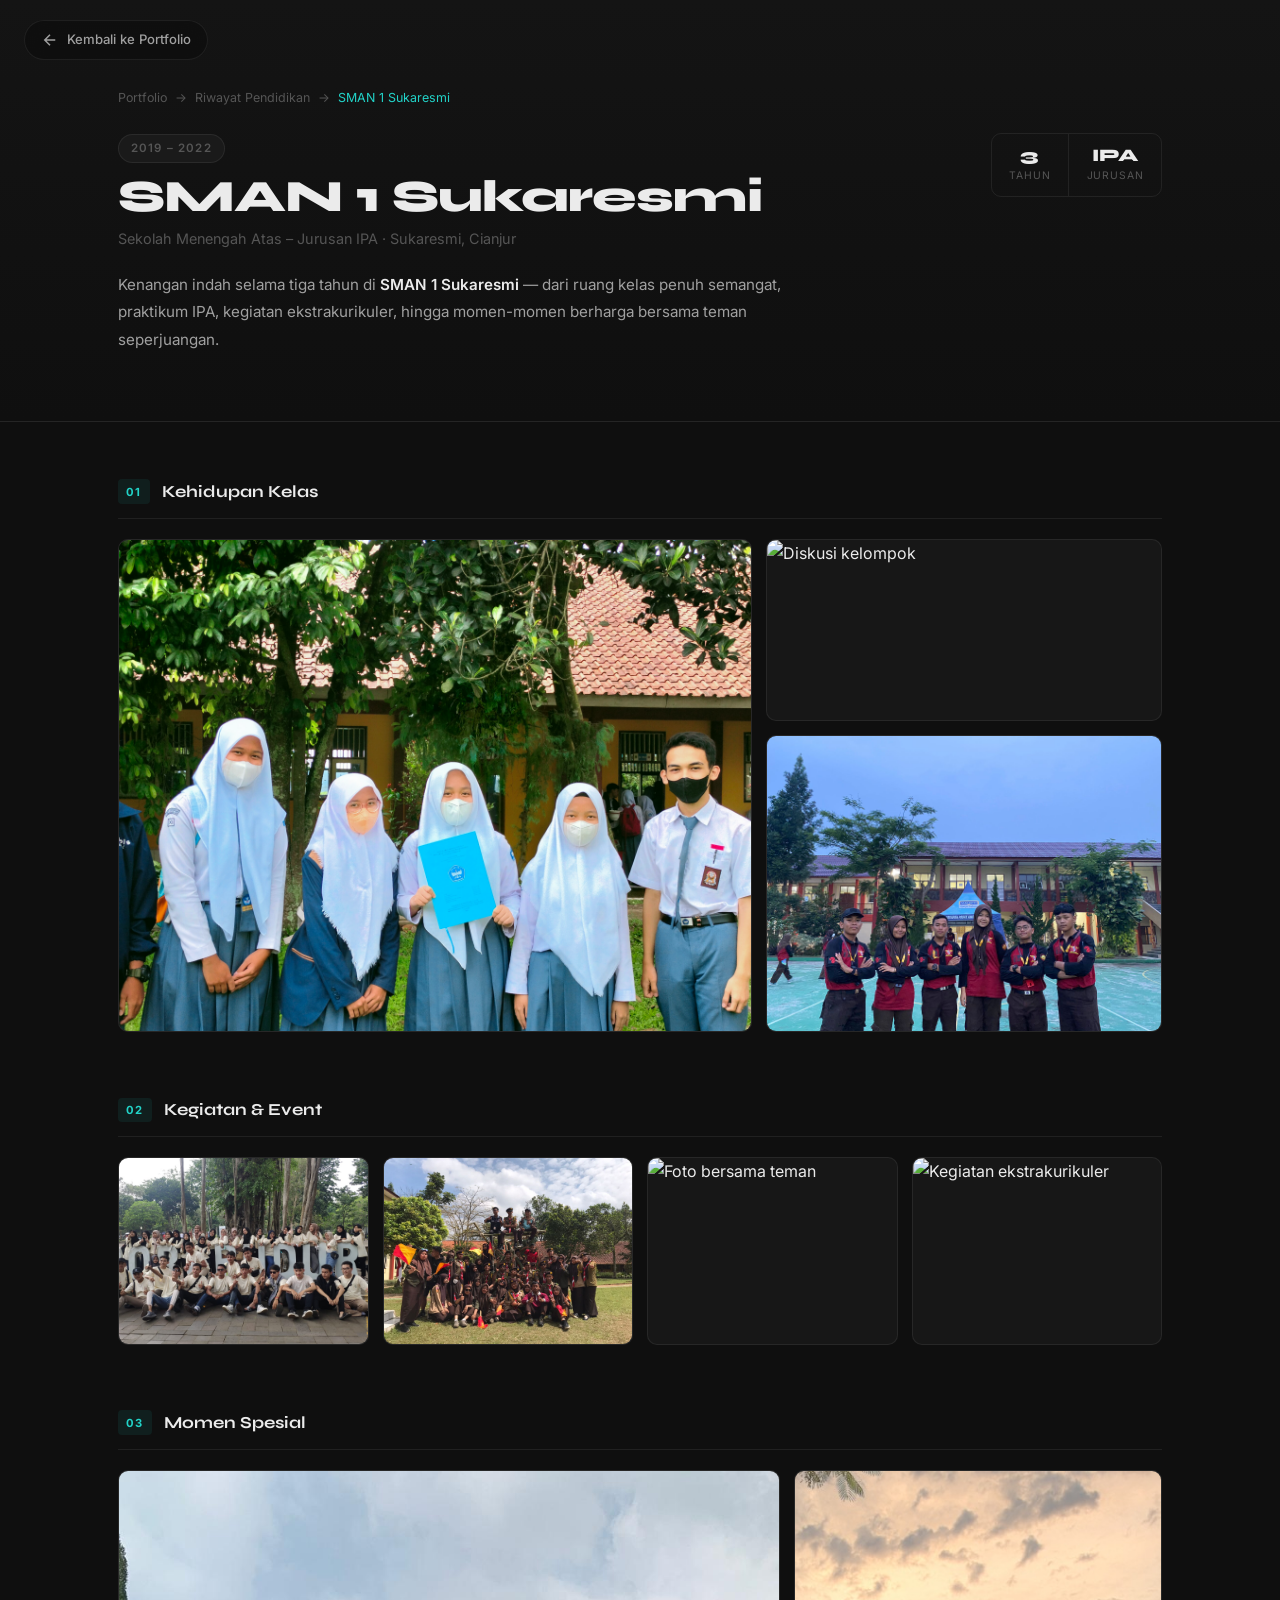
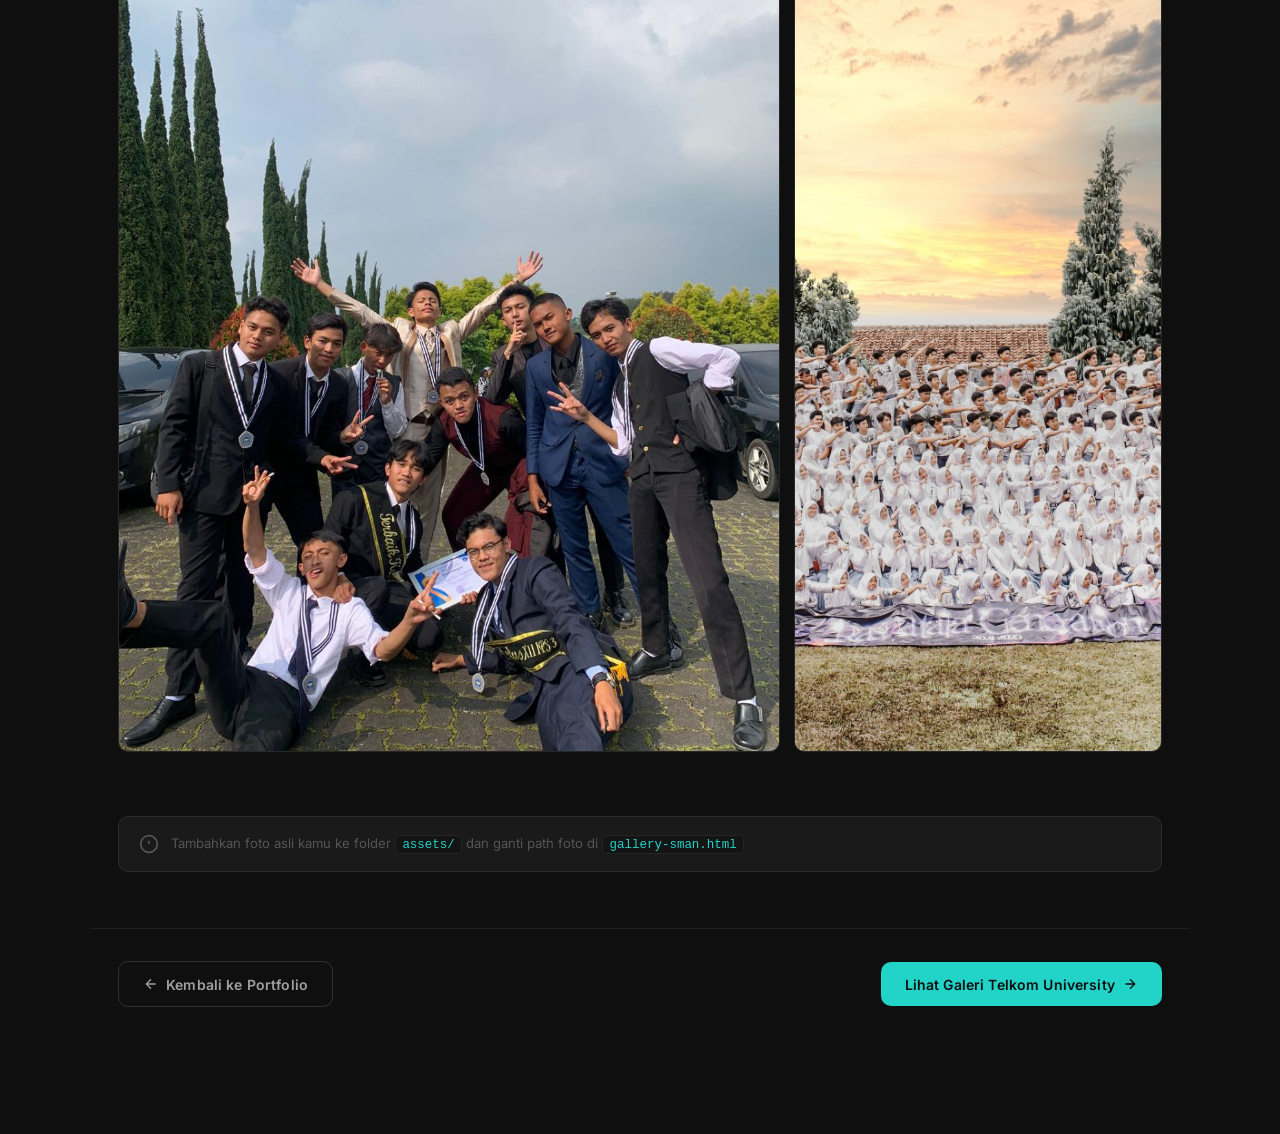
==== commit 399beabf: "Update Portopolio" ====
--- a/Portopolio/gallery-sman.html
+++ b/Portopolio/gallery-sman.html
@@ -66,15 +66,15 @@
         </div>
         <div class="photo-grid grid-asymmetric">
           <div class="photo-item large" id="photo-sman-1">
-            <img src="assets/sman_kelas.png" alt="Suasana belajar di kelas" loading="eager" />
+            <img src="assets/IMG_2195.JPG" alt="Suasana belajar di kelas" loading="eager" />
             <div class="photo-caption">Suasana belajar di kelas IPA</div>
           </div>
           <div class="photo-item" id="photo-sman-2">
-            <img src="assets/sman_photos.png" alt="Diskusi kelompok" loading="lazy" />
+            <img src="assets/IMG_2933.JPG" alt="Diskusi kelompok" loading="lazy" />
             <div class="photo-caption">Diskusi kelompok pelajaran</div>
           </div>
           <div class="photo-item" id="photo-sman-3">
-            <img src="assets/sman_photos.png" alt="Belajar di perpustakaan" loading="lazy" />
+            <img src="assets/IMG_3006.JPG" alt="Belajar di perpustakaan" loading="lazy" />
             <div class="photo-caption">Belajar di perpustakaan sekolah</div>
           </div>
         </div>
@@ -88,19 +88,19 @@
         </div>
         <div class="photo-grid grid-equal">
           <div class="photo-item" id="photo-sman-4">
-            <img src="assets/sman_event.png" alt="Event sekolah" loading="lazy" />
+            <img src="assets/IMG_0781.JPG" alt="Event sekolah" loading="lazy" />
             <div class="photo-caption">Event & kegiatan sekolah</div>
           </div>
           <div class="photo-item" id="photo-sman-5">
-            <img src="assets/sman_event.png" alt="Upacara bendera" loading="lazy" />
+            <img src="assets/IMG_0921.JPG" alt="Upacara bendera" loading="lazy" />
             <div class="photo-caption">Upacara bendera bersama</div>
           </div>
           <div class="photo-item" id="photo-sman-6">
-            <img src="assets/sman_kelas.png" alt="Foto bersama teman" loading="lazy" />
+            <img src="assets/IMG_2703.JPG" alt="Foto bersama teman" loading="lazy" />
             <div class="photo-caption">Foto bersama teman kelas</div>
           </div>
           <div class="photo-item" id="photo-sman-7">
-            <img src="assets/sman_event.png" alt="Kegiatan ekstrakurikuler" loading="lazy" />
+            <img src="assets/IMG_2784.JPG" alt="Kegiatan ekstrakurikuler" loading="lazy" />
             <div class="photo-caption">Kegiatan ekstrakurikuler</div>
           </div>
         </div>
@@ -114,11 +114,11 @@
         </div>
         <div class="photo-grid grid-wide">
           <div class="photo-item wide" id="photo-sman-8">
-            <img src="assets/sman_photos.png" alt="Foto wisuda SMA" loading="lazy" />
+            <img src="assets/8cd50801-de21-400e-9fec-21a7a9b410a4.jpg" alt="Foto wisuda SMA" loading="lazy" />
             <div class="photo-caption">Momen kelulusan & wisuda SMA</div>
           </div>
           <div class="photo-item" id="photo-sman-9">
-            <img src="assets/sman_kelas.png" alt="Kenangan terakhir" loading="lazy" />
+            <img src="assets/IMG_1678.JPG" alt="Kenangan terakhir" loading="lazy" />
             <div class="photo-caption">Kenangan kelas terakhir</div>
           </div>
         </div>
